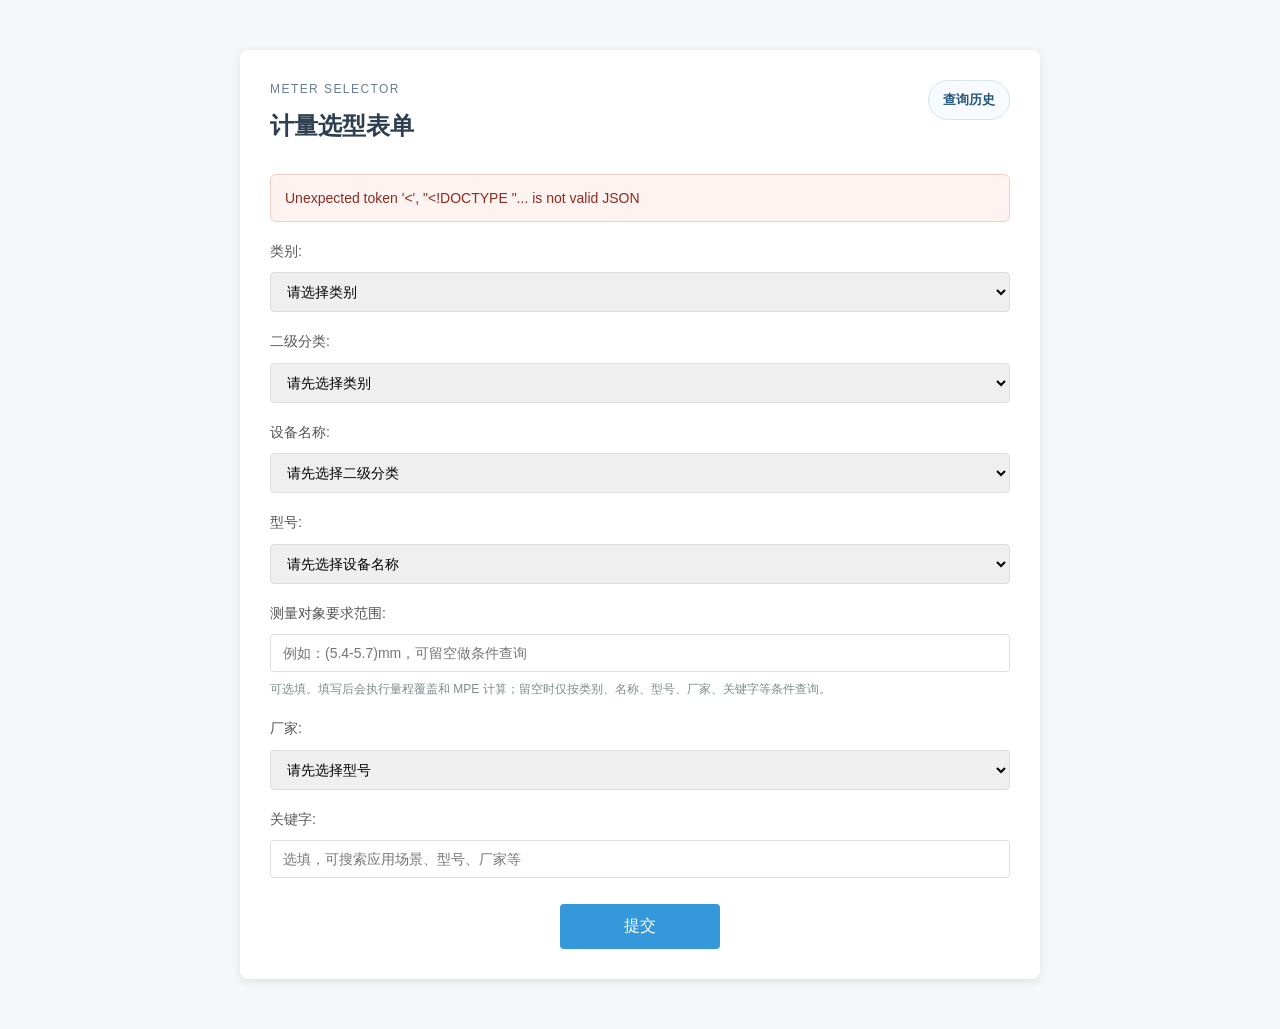
==== meter-selector/frontend/index.html @ ade1c156 "init" ====
<!DOCTYPE html>
<html lang="zh-CN">
<head>
    <meta charset="UTF-8">
    <meta name="viewport" content="width=device-width, initial-scale=1.0">
    <title>计量选型表单</title>
    <link rel="stylesheet" href="./styles.css">
</head>
<body>
    <div class="container" id="formContainer">
        <div class="page-header">
            <div>
                <p class="eyebrow">Meter Selector</p>
                <h1>计量选型表单</h1>
            </div>
            <button type="button" class="history-btn" id="openHistoryBtn">查询历史</button>
        </div>
        <div id="messageBar" class="message-bar hidden"></div>
        <form id="measurementForm">
            <div class="form-group">
                <label for="category">类别:</label>
                <select name="category" id="category">
                    <option value="">请选择类别</option>
                </select>
            </div>

            <div class="form-group">
                <label for="sub_category">二级分类:</label>
                <select name="sub_category" id="sub_category">
                    <option value="">请先选择类别</option>
                </select>
            </div>

            <div class="form-group">
                <label for="equipment_name">设备名称:</label>
                <select name="equipment_name" id="equipment_name">
                    <option value="">请先选择二级分类</option>
                </select>
            </div>

            <div class="form-group">
                <label for="model">型号:</label>
                <select name="model" id="model">
                    <option value="">请先选择设备名称</option>
                </select>
            </div>

            <div class="form-group">
                <label for="measurement_requirement">测量对象要求范围:</label>
                <input type="text" name="measurement_requirement" id="measurement_requirement" placeholder="例如：(5.4-5.7)mm，可留空做条件查询">
                <div class="form-hint">可选填。填写后会执行量程覆盖和 MPE 计算；留空时仅按类别、名称、型号、厂家、关键字等条件查询。</div>
            </div>

            <div class="form-group">
                <label for="manufacturer">厂家:</label>
                <select name="manufacturer" id="manufacturer">
                    <option value="">请先选择型号</option>
                </select>
            </div>

            <div class="form-group">
                <label for="keyword">关键字:</label>
                <input type="text" name="keyword" id="keyword" placeholder="选填，可搜索应用场景、型号、厂家等">
            </div>

            <button type="submit" class="submit-btn">提交</button>
        </form>
    </div>

    <div class="container result-container" id="resultContainer">
        <h1>选型结果</h1>
        <div id="resultsList"></div>
        <div class="action-buttons">
            <button type="button" class="history-btn secondary" id="openHistoryBtnResult">查询历史</button>
            <button class="back-btn" onclick="backToForm()">重新选择</button>
        </div>
    </div>

    <div class="history-modal hidden" id="historyModal">
        <div class="history-backdrop" id="historyBackdrop"></div>
        <div class="history-panel" role="dialog" aria-modal="true" aria-labelledby="historyTitle">
            <div class="history-panel-header">
                <div>
                    <p class="eyebrow">Recent Searches</p>
                    <h2 id="historyTitle">查询历史</h2>
                </div>
                <button type="button" class="history-close-btn" id="closeHistoryBtn">关闭</button>
            </div>
            <div class="history-panel-body" id="historyList">
                <p class="history-empty">暂无查询历史。</p>
            </div>
        </div>
    </div>

    <script src="./app.js"></script>
</body>
</html>
---- meter-selector/frontend/styles.css ----
* {
    margin: 0;
    padding: 0;
    box-sizing: border-box;
}

body {
    font-family: 'Segoe UI', Tahoma, Geneva, Verdana, sans-serif;
    background-color: #f5f7fa;
    color: #333;
    line-height: 1.6;
}

.container {
    max-width: 800px;
    margin: 50px auto;
    padding: 30px;
    background-color: #fff;
    border-radius: 8px;
    box-shadow: 0 2px 10px rgba(0, 0, 0, 0.1);
}

.result-container {
    display: none;
    max-width: 1200px;
}

h1 {
    color: #2c3e50;
    margin-bottom: 30px;
    font-size: 24px;
}

.eyebrow {
    margin-bottom: 8px;
    font-size: 12px;
    letter-spacing: 0.12em;
    text-transform: uppercase;
    color: #6b7c93;
}

.page-header {
    display: flex;
    align-items: flex-start;
    justify-content: space-between;
    gap: 16px;
    margin-bottom: 28px;
}

.page-header h1 {
    margin-bottom: 0;
    text-align: left;
}

form {
    display: flex;
    flex-direction: column;
    gap: 18px;
}

.form-group {
    display: flex;
    flex-direction: column;
    align-items: stretch;
    gap: 10px;
}

label {
    font-weight: 500;
    color: #555;
    font-size: 14px;
}

.form-hint {
    margin-top: -2px;
    color: #7f8c8d;
    font-size: 12px;
    line-height: 1.6;
}

select,
input[type="text"] {
    width: 100%;
    padding: 10px 12px;
    border: 1px solid #ddd;
    border-radius: 4px;
    font-size: 14px;
    transition: border-color 0.3s ease;
}

select:focus,
input[type="text"]:focus {
    outline: none;
    border-color: #3498db;
    box-shadow: 0 0 0 2px rgba(52, 152, 219, 0.1);
}

.submit-btn {
    width: 160px;
    margin: 8px auto 0;
    padding: 12px;
    background-color: #3498db;
    color: white;
    border: none;
    border-radius: 4px;
    font-size: 16px;
    font-weight: 500;
    cursor: pointer;
    transition: background-color 0.3s ease;
}

.submit-btn:hover {
    background-color: #2980b9;
}

.history-btn {
    padding: 10px 14px;
    border-radius: 999px;
    border: 1px solid #d7e3ef;
    background: #f7fbff;
    color: #24557a;
    font-size: 13px;
    font-weight: 600;
    cursor: pointer;
}

.history-btn.secondary {
    background: #fff;
}

.history-btn:hover {
    background: #eef6ff;
}

.message-bar {
    margin-bottom: 18px;
    padding: 12px 14px;
    border-radius: 6px;
    font-size: 14px;
}

.message-bar.info {
    background-color: #eef6ff;
    color: #24557a;
    border: 1px solid #d8e9fb;
}

.message-bar.error {
    background-color: #fff3f1;
    color: #8a2d1f;
    border: 1px solid #f0cdc7;
}

.message-bar.success {
    background-color: #effaf3;
    color: #1d6b3b;
    border: 1px solid #cfe9d7;
}

.hidden {
    display: none;
}

#resultsList {
    display: grid;
    grid-template-columns: repeat(auto-fit, minmax(340px, 1fr));
    gap: 24px;
    align-items: start;
}

.result-card {
    width: 100%;
    max-width: 560px;
    margin: 0 auto;
    background: #ffffff;
    border: 1px solid #e8edf3;
    border-radius: 14px;
    padding: 24px;
    box-shadow: 0 12px 28px rgba(31, 45, 61, 0.08);
}

.result-card.measurement-mode {
    border-color: #cfe2f7;
    box-shadow: 0 14px 30px rgba(30, 86, 144, 0.12);
}

.result-card.browse-mode {
    border-color: #e9dcc6;
    box-shadow: 0 14px 30px rgba(130, 89, 36, 0.10);
    background: linear-gradient(180deg, #fffefb 0%, #ffffff 100%);
}

.result-card h3 {
    color: #2c3e50;
    margin-bottom: 16px;
    font-size: 20px;
    border-bottom: 1px solid #e8edf3;
    padding-bottom: 12px;
}

.result-card-header {
    display: flex;
    align-items: center;
    justify-content: space-between;
    gap: 12px;
    margin-bottom: 16px;
    border-bottom: 1px solid #e8edf3;
    padding-bottom: 12px;
}

.result-card-header h3 {
    margin: 0;
    border: 0;
    padding: 0;
}

.mode-badge {
    display: inline-flex;
    align-items: center;
    justify-content: center;
    padding: 6px 10px;
    border-radius: 999px;
    font-size: 12px;
    font-weight: 700;
    white-space: nowrap;
}

.mode-badge.measurement {
    background: #ebf5ff;
    color: #0f5b9a;
}

.mode-badge.browse {
    background: #fdf1dd;
    color: #9a5b0f;
}

.result-summary {
    grid-column: 1 / -1;
    padding: 20px 22px;
    border-radius: 12px;
    background: linear-gradient(135deg, #eef6ff 0%, #f8fbff 100%);
    border: 1px solid #d8e9fb;
    color: #2c3e50;
    box-shadow: 0 8px 24px rgba(44, 62, 80, 0.08);
}

.result-summary.measurement-mode {
    background: linear-gradient(135deg, #eef6ff 0%, #f8fbff 100%);
    border-color: #d8e9fb;
}

.result-summary.browse-mode {
    background: linear-gradient(135deg, #fff7ea 0%, #fffdf8 100%);
    border-color: #f0debe;
}

.result-summary p + p {
    margin-top: 6px;
}

.summary-topline {
    display: flex;
    align-items: center;
    justify-content: space-between;
    gap: 12px;
    margin-bottom: 10px;
}

.summary-title {
    font-size: 18px;
    font-weight: 700;
    color: #243648;
}

.summary-grid {
    display: grid;
    grid-template-columns: repeat(auto-fit, minmax(220px, 1fr));
    gap: 12px;
    margin-top: 14px;
}

.summary-item {
    padding: 12px 14px;
    border-radius: 10px;
    background: rgba(255, 255, 255, 0.68);
    border: 1px solid rgba(255, 255, 255, 0.55);
}

.summary-item strong {
    display: block;
    margin-bottom: 4px;
    font-size: 12px;
    color: #6b7c93;
    text-transform: uppercase;
    letter-spacing: 0.04em;
}

.result-table {
    width: 100%;
    border-collapse: collapse;
    margin-bottom: 24px;
}

.result-table th,
.result-table td {
    padding: 12px;
    text-align: left;
    border-bottom: 1px solid #e5e7eb;
}

.result-table th {
    background-color: #f8fafc;
    font-weight: 600;
    color: #334155;
}

.application-scenario,
.image-display {
    margin-bottom: 24px;
}

.application-scenario h3,
.image-display h3 {
    color: #2c3e50;
    margin-bottom: 10px;
    font-size: 16px;
}

.image-display img {
    max-width: 100%;
    height: auto;
    display: block;
    border-radius: 10px;
    box-shadow: 0 6px 18px rgba(0, 0, 0, 0.12);
}

.action-buttons {
    display: flex;
    gap: 10px;
    justify-content: center;
    margin-top: 30px;
}

.back-btn {
    padding: 10px 20px;
    border: none;
    border-radius: 4px;
    font-size: 14px;
    font-weight: 500;
    cursor: pointer;
    background-color: #95a5a6;
    color: white;
}

.back-btn:hover {
    background-color: #7f8c8d;
}

.history-modal {
    position: fixed;
    inset: 0;
    z-index: 20;
}

.history-backdrop {
    position: absolute;
    inset: 0;
    background: rgba(15, 23, 42, 0.42);
}

.history-panel {
    position: relative;
    width: min(760px, calc(100vw - 32px));
    max-height: calc(100vh - 48px);
    margin: 24px auto;
    background: #ffffff;
    border-radius: 18px;
    border: 1px solid #dde6ef;
    box-shadow: 0 24px 80px rgba(15, 23, 42, 0.22);
    overflow: hidden;
}

.history-panel-header {
    display: flex;
    align-items: flex-start;
    justify-content: space-between;
    gap: 16px;
    padding: 22px 24px 16px;
    border-bottom: 1px solid #ebf0f5;
}

.history-panel-header h2 {
    margin: 0;
    color: #243648;
}

.history-close-btn {
    border: 0;
    background: #f3f6f9;
    color: #435466;
    border-radius: 10px;
    padding: 10px 14px;
    cursor: pointer;
}

.history-panel-body {
    padding: 18px 24px 24px;
    overflow: auto;
    max-height: calc(100vh - 170px);
}

.history-list {
    display: grid;
    gap: 14px;
}

.history-item {
    border: 1px solid #e6edf4;
    border-radius: 14px;
    padding: 16px;
    background: #fafcff;
}

.history-item-top {
    display: flex;
    align-items: center;
    justify-content: space-between;
    gap: 12px;
    margin-bottom: 10px;
}

.history-time {
    font-size: 13px;
    color: #5d7083;
}

.history-result-total {
    font-size: 12px;
    font-weight: 700;
    color: #24557a;
    background: #eef6ff;
    border-radius: 999px;
    padding: 6px 10px;
}

.history-query-lines {
    display: grid;
    gap: 6px;
    margin-bottom: 12px;
    color: #364759;
    font-size: 14px;
}

.history-actions {
    display: flex;
    justify-content: flex-end;
}

.history-apply-btn {
    border: 0;
    background: #243648;
    color: #fff;
    border-radius: 10px;
    padding: 10px 14px;
    cursor: pointer;
    font-size: 13px;
    font-weight: 600;
}

.history-empty {
    color: #6b7c93;
}

@media (max-width: 600px) {
    .container {
        margin: 20px;
        padding: 20px;
    }

    .page-header,
    .summary-topline,
    .result-card-header,
    .history-panel-header,
    .history-item-top {
        flex-direction: column;
        align-items: flex-start;
    }

    .action-buttons {
        flex-direction: column;
    }

    .submit-btn,
    .back-btn,
    .history-btn,
    .history-apply-btn,
    .history-close-btn {
        width: 100%;
    }
}
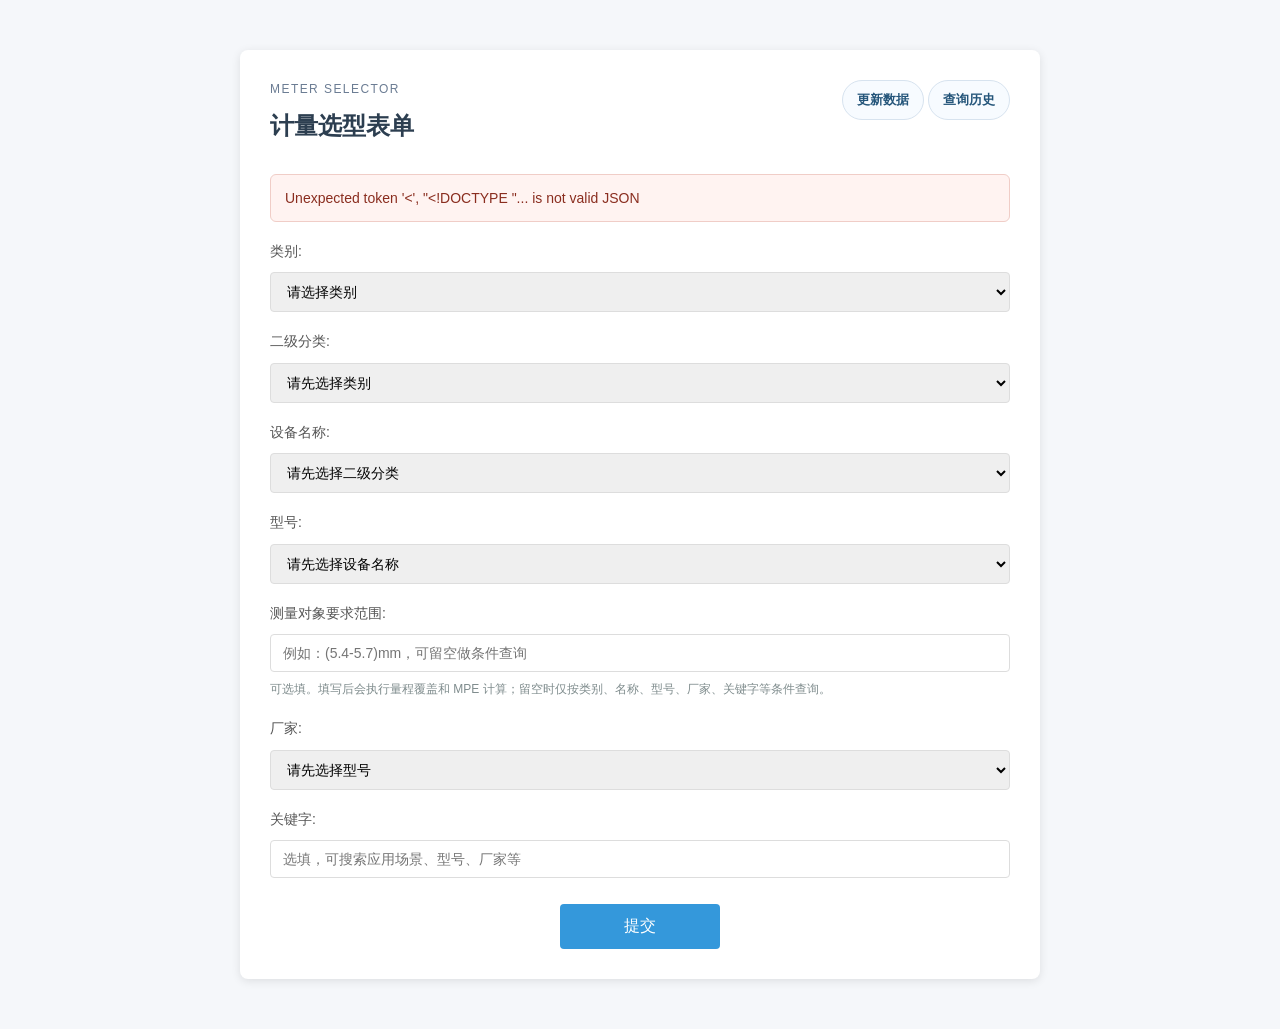
==== commit 59d5f443: "添加更新按钮版本" ====
--- a/meter-selector/frontend/index.html
+++ b/meter-selector/frontend/index.html
@@ -13,7 +13,10 @@
                 <p class="eyebrow">Meter Selector</p>
                 <h1>计量选型表单</h1>
             </div>
-            <button type="button" class="history-btn" id="openHistoryBtn">查询历史</button>
+            <div class="page-actions">
+                <button type="button" class="history-btn" id="syncDataBtn">更新数据</button>
+                <button type="button" class="history-btn" id="openHistoryBtn">查询历史</button>
+            </div>
         </div>
         <div id="messageBar" class="message-bar hidden"></div>
         <form id="measurementForm">
--- a/meter-selector/frontend/styles.css
+++ b/meter-selector/frontend/styles.css
@@ -54,8 +54,20 @@
 
 form {
     display: flex;
+
+.page-actions {
+    display: flex;
+    align-items: center;
+    gap: 10px;
+}
     flex-direction: column;
     gap: 18px;
+}
+
+.history-btn:disabled,
+.submit-btn:disabled {
+    opacity: 0.65;
+    cursor: not-allowed;
 }
 
 .form-group {
@@ -479,6 +491,7 @@
     }
 
     .page-header,
+    .page-actions,
     .summary-topline,
     .result-card-header,
     .history-panel-header,
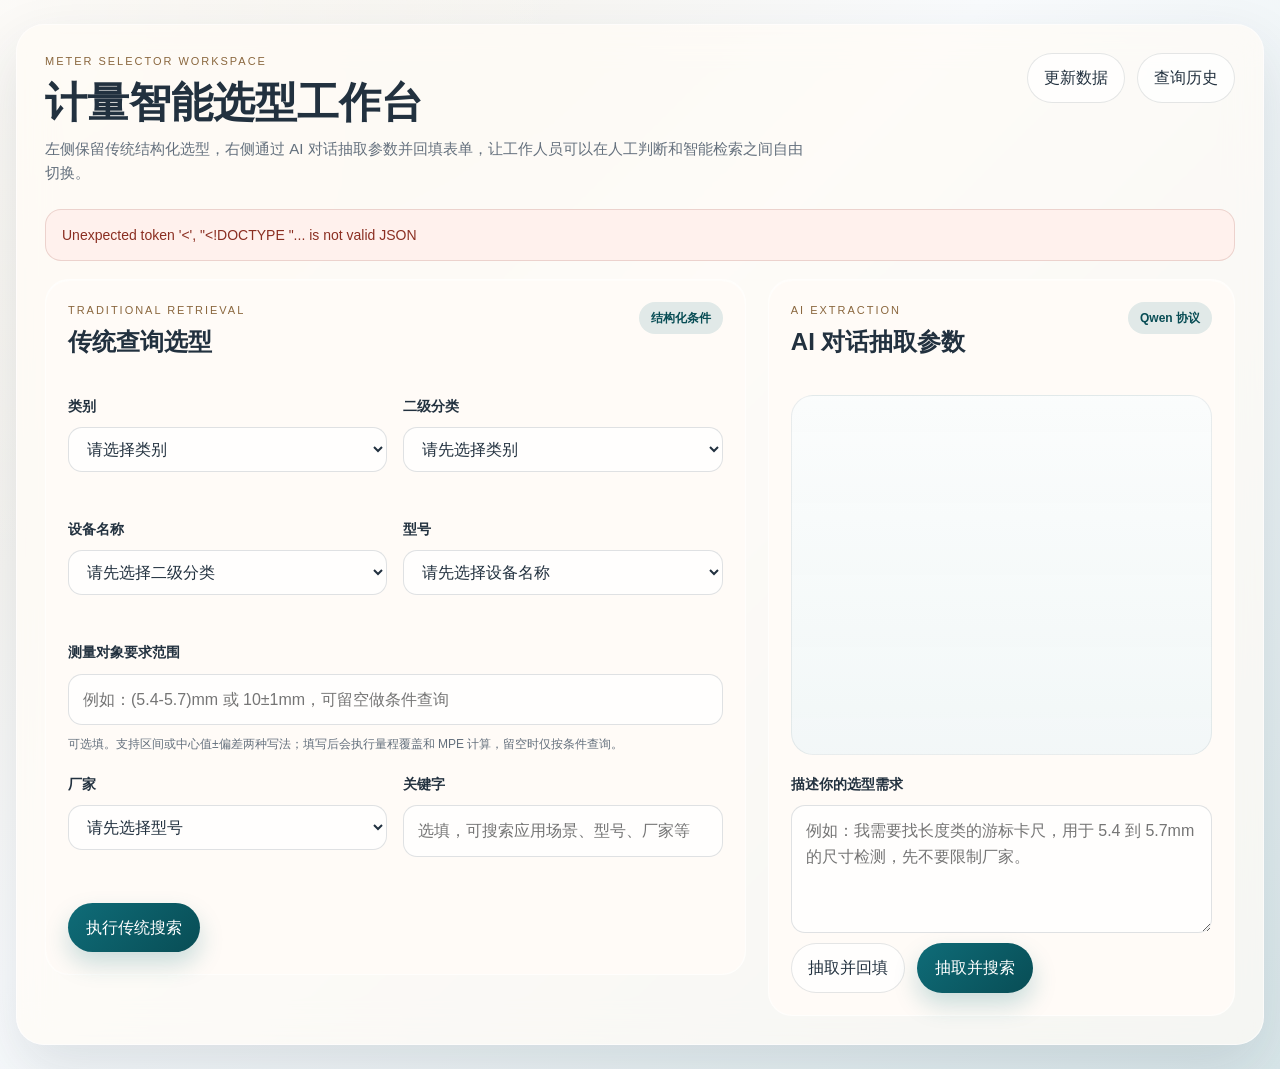
==== commit 3dbfefe5: "展示MPEV计算举例" ====
--- a/meter-selector/frontend/index.html
+++ b/meter-selector/frontend/index.html
@@ -3,80 +3,135 @@
 <head>
     <meta charset="UTF-8">
     <meta name="viewport" content="width=device-width, initial-scale=1.0">
-    <title>计量选型表单</title>
+    <title>计量智能选型工作台</title>
     <link rel="stylesheet" href="./styles.css">
 </head>
 <body>
-    <div class="container" id="formContainer">
-        <div class="page-header">
+    <div class="workspace-shell" id="formContainer">
+        <div class="workspace-hero">
             <div>
-                <p class="eyebrow">Meter Selector</p>
-                <h1>计量选型表单</h1>
+                <p class="eyebrow">Meter Selector Workspace</p>
+                <h1>计量智能选型工作台</h1>
+                <p class="hero-description">左侧保留传统结构化选型，右侧通过 AI 对话抽取参数并回填表单，让工作人员可以在人工判断和智能检索之间自由切换。</p>
             </div>
             <div class="page-actions">
-                <button type="button" class="history-btn" id="syncDataBtn">更新数据</button>
-                <button type="button" class="history-btn" id="openHistoryBtn">查询历史</button>
+                <button type="button" class="ghost-btn" id="syncDataBtn">更新数据</button>
+                <button type="button" class="ghost-btn" id="openHistoryBtn">查询历史</button>
             </div>
         </div>
+
         <div id="messageBar" class="message-bar hidden"></div>
-        <form id="measurementForm">
-            <div class="form-group">
-                <label for="category">类别:</label>
-                <select name="category" id="category">
-                    <option value="">请选择类别</option>
-                </select>
-            </div>
 
-            <div class="form-group">
-                <label for="sub_category">二级分类:</label>
-                <select name="sub_category" id="sub_category">
-                    <option value="">请先选择类别</option>
-                </select>
-            </div>
+        <div class="workspace-grid">
+            <section class="panel traditional-panel">
+                <div class="panel-header">
+                    <div>
+                        <p class="panel-eyebrow">Traditional Retrieval</p>
+                        <h2>传统查询选型</h2>
+                    </div>
+                    <span class="panel-badge">结构化条件</span>
+                </div>
 
-            <div class="form-group">
-                <label for="equipment_name">设备名称:</label>
-                <select name="equipment_name" id="equipment_name">
-                    <option value="">请先选择二级分类</option>
-                </select>
-            </div>
+                <div class="metadata-board" id="metadataBoard"></div>
 
-            <div class="form-group">
-                <label for="model">型号:</label>
-                <select name="model" id="model">
-                    <option value="">请先选择设备名称</option>
-                </select>
-            </div>
+                <form id="measurementForm" class="measurement-form">
+                    <div class="form-grid">
+                        <div class="form-group">
+                            <label for="category"><span data-field-label="category">类别</span></label>
+                            <select name="category" id="category">
+                                <option value="">请选择类别</option>
+                            </select>
+                            <div class="form-hint" data-field-hint="category"></div>
+                        </div>
 
-            <div class="form-group">
-                <label for="measurement_requirement">测量对象要求范围:</label>
-                <input type="text" name="measurement_requirement" id="measurement_requirement" placeholder="例如：(5.4-5.7)mm，可留空做条件查询">
-                <div class="form-hint">可选填。填写后会执行量程覆盖和 MPE 计算；留空时仅按类别、名称、型号、厂家、关键字等条件查询。</div>
-            </div>
+                        <div class="form-group">
+                            <label for="sub_category"><span data-field-label="sub_category">二级分类</span></label>
+                            <select name="sub_category" id="sub_category">
+                                <option value="">请先选择类别</option>
+                            </select>
+                            <div class="form-hint" data-field-hint="sub_category"></div>
+                        </div>
 
-            <div class="form-group">
-                <label for="manufacturer">厂家:</label>
-                <select name="manufacturer" id="manufacturer">
-                    <option value="">请先选择型号</option>
-                </select>
-            </div>
+                        <div class="form-group">
+                            <label for="equipment_name"><span data-field-label="equipment_name">设备名称</span></label>
+                            <select name="equipment_name" id="equipment_name">
+                                <option value="">请先选择二级分类</option>
+                            </select>
+                            <div class="form-hint" data-field-hint="equipment_name"></div>
+                        </div>
 
-            <div class="form-group">
-                <label for="keyword">关键字:</label>
-                <input type="text" name="keyword" id="keyword" placeholder="选填，可搜索应用场景、型号、厂家等">
-            </div>
+                        <div class="form-group">
+                            <label for="model"><span data-field-label="model">型号</span></label>
+                            <select name="model" id="model">
+                                <option value="">请先选择设备名称</option>
+                            </select>
+                            <div class="form-hint" data-field-hint="model"></div>
+                        </div>
 
-            <button type="submit" class="submit-btn">提交</button>
-        </form>
+                        <div class="form-group span-2">
+                            <label for="measurement_requirement"><span data-field-label="measurement_requirement">测量对象要求范围</span></label>
+                            <input type="text" name="measurement_requirement" id="measurement_requirement" placeholder="例如：(5.4-5.7)mm 或 10±1mm，可留空做条件查询">
+                            <div class="form-hint" data-field-hint="measurement_requirement">可选填。支持区间或中心值±偏差两种写法；填写后会执行量程覆盖和 MPE 计算，留空时仅按条件查询。</div>
+                        </div>
+
+                        <div class="form-group">
+                            <label for="manufacturer"><span data-field-label="manufacturer">厂家</span></label>
+                            <select name="manufacturer" id="manufacturer">
+                                <option value="">请先选择型号</option>
+                            </select>
+                            <div class="form-hint" data-field-hint="manufacturer"></div>
+                        </div>
+
+                        <div class="form-group">
+                            <label for="keyword"><span data-field-label="keyword">关键字</span></label>
+                            <input type="text" name="keyword" id="keyword" placeholder="选填，可搜索应用场景、型号、厂家等">
+                            <div class="form-hint" data-field-hint="keyword"></div>
+                        </div>
+                    </div>
+
+                    <div class="form-actions">
+                        <button type="submit" class="primary-btn">执行传统搜索</button>
+                    </div>
+                </form>
+            </section>
+
+            <aside class="panel ai-panel">
+                <div class="panel-header">
+                    <div>
+                        <p class="panel-eyebrow">AI Extraction</p>
+                        <h2>AI 对话抽取参数</h2>
+                    </div>
+                    <span class="panel-badge">Qwen 协议</span>
+                </div>
+
+                <div class="ai-summary" id="aiSummaryCards"></div>
+
+                <div class="ai-conversation" id="aiConversation"></div>
+
+                <div class="ai-composer">
+                    <label class="composer-label" for="aiPromptInput">描述你的选型需求</label>
+                    <textarea id="aiPromptInput" placeholder="例如：我需要找长度类的游标卡尺，用于 5.4 到 5.7mm 的尺寸检测，先不要限制厂家。"></textarea>
+                    <div class="ai-actions">
+                        <button type="button" class="ghost-btn" id="aiExtractBtn">抽取并回填</button>
+                        <button type="button" class="primary-btn" id="aiSearchBtn">抽取并搜索</button>
+                    </div>
+                </div>
+            </aside>
+        </div>
     </div>
 
-    <div class="container result-container" id="resultContainer">
-        <h1>选型结果</h1>
+    <div class="result-container" id="resultContainer">
+        <div class="result-page-header">
+            <div>
+                <p class="eyebrow">Selection Result</p>
+                <h1>选型结果</h1>
+            </div>
+            <div class="action-buttons">
+                <button type="button" class="ghost-btn" id="openHistoryBtnResult">查询历史</button>
+                <button class="back-btn" onclick="backToForm()">重新选择</button>
+            </div>
+        </div>
         <div id="resultsList"></div>
-        <div class="action-buttons">
-            <button type="button" class="history-btn secondary" id="openHistoryBtnResult">查询历史</button>
-            <button class="back-btn" onclick="backToForm()">重新选择</button>
-        </div>
     </div>
 
     <div class="history-modal hidden" id="historyModal">
--- a/meter-selector/frontend/styles.css
+++ b/meter-selector/frontend/styles.css
@@ -4,285 +4,424 @@
     box-sizing: border-box;
 }
 
+:root {
+    --bg-1: #f4efe5;
+    --bg-2: #d9e7ea;
+    --panel: rgba(255, 252, 248, 0.92);
+    --panel-strong: #fffdf9;
+    --ink: #22313f;
+    --muted: #64707d;
+    --line: rgba(34, 49, 63, 0.12);
+    --accent: #0f6c78;
+    --accent-strong: #084d55;
+    --warm: #b8743c;
+    --shadow: 0 24px 60px rgba(34, 49, 63, 0.12);
+}
+
 body {
-    font-family: 'Segoe UI', Tahoma, Geneva, Verdana, sans-serif;
-    background-color: #f5f7fa;
-    color: #333;
+    min-height: 100vh;
+    font-family: "Noto Sans SC", "Microsoft YaHei UI", "PingFang SC", sans-serif;
+    color: var(--ink);
     line-height: 1.6;
-}
-
-.container {
-    max-width: 800px;
-    margin: 50px auto;
-    padding: 30px;
-    background-color: #fff;
-    border-radius: 8px;
-    box-shadow: 0 2px 10px rgba(0, 0, 0, 0.1);
-}
-
+    background:
+        radial-gradient(circle at top left, rgba(255, 255, 255, 0.72), transparent 35%),
+        linear-gradient(135deg, var(--bg-1) 0%, #f9fbfd 42%, var(--bg-2) 100%);
+}
+
+button,
+input,
+select,
+textarea {
+    font: inherit;
+}
+
+.workspace-shell,
 .result-container {
-    display: none;
-    max-width: 1200px;
-}
-
-h1 {
-    color: #2c3e50;
-    margin-bottom: 30px;
-    font-size: 24px;
-}
-
-.eyebrow {
-    margin-bottom: 8px;
-    font-size: 12px;
-    letter-spacing: 0.12em;
-    text-transform: uppercase;
-    color: #6b7c93;
-}
-
-.page-header {
+    width: min(1400px, calc(100vw - 32px));
+    margin: 24px auto;
+}
+
+.workspace-shell {
+    padding: 28px;
+    border: 1px solid rgba(255, 255, 255, 0.55);
+    border-radius: 28px;
+    background: rgba(255, 251, 246, 0.72);
+    box-shadow: var(--shadow);
+    backdrop-filter: blur(18px);
+}
+
+.workspace-hero,
+.panel-header,
+.summary-topline,
+.result-card-header,
+.history-panel-header,
+.history-item-top,
+.result-page-header {
     display: flex;
     align-items: flex-start;
     justify-content: space-between;
     gap: 16px;
-    margin-bottom: 28px;
-}
-
-.page-header h1 {
-    margin-bottom: 0;
-    text-align: left;
-}
-
-form {
+}
+
+.workspace-hero {
+    margin-bottom: 24px;
+}
+
+.hero-description {
+    max-width: 760px;
+    margin-top: 10px;
+    color: var(--muted);
+    font-size: 15px;
+}
+
+.eyebrow,
+.panel-eyebrow {
+    margin-bottom: 8px;
+    color: #8a673e;
+    font-size: 11px;
+    letter-spacing: 0.18em;
+    text-transform: uppercase;
+}
+
+h1 {
+    font-size: clamp(30px, 4vw, 42px);
+    line-height: 1.15;
+}
+
+h2 {
+    font-size: 24px;
+    line-height: 1.2;
+}
+
+.page-actions,
+.ai-actions,
+.form-actions,
+.action-buttons {
     display: flex;
-
-.page-actions {
-    display: flex;
-    align-items: center;
-    gap: 10px;
-}
-    flex-direction: column;
-    gap: 18px;
-}
-
-.history-btn:disabled,
-.submit-btn:disabled {
-    opacity: 0.65;
+    gap: 12px;
+    flex-wrap: wrap;
+}
+
+.primary-btn,
+.ghost-btn,
+.back-btn,
+.history-close-btn,
+.history-apply-btn {
+    border: 0;
+    border-radius: 999px;
+    cursor: pointer;
+    transition: transform 0.18s ease, box-shadow 0.18s ease, background-color 0.18s ease;
+}
+
+.primary-btn,
+.back-btn,
+.history-apply-btn {
+    padding: 12px 18px;
+    background: linear-gradient(135deg, var(--accent) 0%, var(--accent-strong) 100%);
+    color: #fff;
+    box-shadow: 0 12px 24px rgba(15, 108, 120, 0.22);
+}
+
+.ghost-btn,
+.history-close-btn {
+    padding: 11px 16px;
+    background: rgba(255, 255, 255, 0.72);
+    border: 1px solid var(--line);
+    color: var(--ink);
+}
+
+.primary-btn:hover,
+.ghost-btn:hover,
+.back-btn:hover,
+.history-close-btn:hover,
+.history-apply-btn:hover {
+    transform: translateY(-1px);
+}
+
+.primary-btn:disabled,
+.ghost-btn:disabled {
+    opacity: 0.6;
     cursor: not-allowed;
-}
-
-.form-group {
-    display: flex;
-    flex-direction: column;
-    align-items: stretch;
-    gap: 10px;
-}
-
-label {
-    font-weight: 500;
-    color: #555;
-    font-size: 14px;
-}
-
-.form-hint {
-    margin-top: -2px;
-    color: #7f8c8d;
-    font-size: 12px;
-    line-height: 1.6;
-}
-
-select,
-input[type="text"] {
-    width: 100%;
-    padding: 10px 12px;
-    border: 1px solid #ddd;
-    border-radius: 4px;
-    font-size: 14px;
-    transition: border-color 0.3s ease;
-}
-
-select:focus,
-input[type="text"]:focus {
-    outline: none;
-    border-color: #3498db;
-    box-shadow: 0 0 0 2px rgba(52, 152, 219, 0.1);
-}
-
-.submit-btn {
-    width: 160px;
-    margin: 8px auto 0;
-    padding: 12px;
-    background-color: #3498db;
-    color: white;
-    border: none;
-    border-radius: 4px;
-    font-size: 16px;
-    font-weight: 500;
-    cursor: pointer;
-    transition: background-color 0.3s ease;
-}
-
-.submit-btn:hover {
-    background-color: #2980b9;
-}
-
-.history-btn {
-    padding: 10px 14px;
-    border-radius: 999px;
-    border: 1px solid #d7e3ef;
-    background: #f7fbff;
-    color: #24557a;
-    font-size: 13px;
-    font-weight: 600;
-    cursor: pointer;
-}
-
-.history-btn.secondary {
-    background: #fff;
-}
-
-.history-btn:hover {
-    background: #eef6ff;
-}
-
-.message-bar {
-    margin-bottom: 18px;
-    padding: 12px 14px;
-    border-radius: 6px;
-    font-size: 14px;
-}
-
-.message-bar.info {
-    background-color: #eef6ff;
-    color: #24557a;
-    border: 1px solid #d8e9fb;
-}
-
-.message-bar.error {
-    background-color: #fff3f1;
-    color: #8a2d1f;
-    border: 1px solid #f0cdc7;
-}
-
-.message-bar.success {
-    background-color: #effaf3;
-    color: #1d6b3b;
-    border: 1px solid #cfe9d7;
-}
-
-.hidden {
-    display: none;
-}
-
-#resultsList {
-    display: grid;
-    grid-template-columns: repeat(auto-fit, minmax(340px, 1fr));
-    gap: 24px;
-    align-items: start;
-}
-
-.result-card {
-    width: 100%;
-    max-width: 560px;
-    margin: 0 auto;
-    background: #ffffff;
-    border: 1px solid #e8edf3;
-    border-radius: 14px;
-    padding: 24px;
-    box-shadow: 0 12px 28px rgba(31, 45, 61, 0.08);
-}
-
-.result-card.measurement-mode {
-    border-color: #cfe2f7;
-    box-shadow: 0 14px 30px rgba(30, 86, 144, 0.12);
-}
-
-.result-card.browse-mode {
-    border-color: #e9dcc6;
-    box-shadow: 0 14px 30px rgba(130, 89, 36, 0.10);
-    background: linear-gradient(180deg, #fffefb 0%, #ffffff 100%);
-}
-
-.result-card h3 {
-    color: #2c3e50;
-    margin-bottom: 16px;
-    font-size: 20px;
-    border-bottom: 1px solid #e8edf3;
-    padding-bottom: 12px;
-}
-
-.result-card-header {
-    display: flex;
-    align-items: center;
-    justify-content: space-between;
-    gap: 12px;
-    margin-bottom: 16px;
-    border-bottom: 1px solid #e8edf3;
-    padding-bottom: 12px;
-}
-
-.result-card-header h3 {
-    margin: 0;
-    border: 0;
-    padding: 0;
-}
-
+    transform: none;
+    box-shadow: none;
+}
+
+.panel-badge,
 .mode-badge {
     display: inline-flex;
     align-items: center;
     justify-content: center;
-    padding: 6px 10px;
+    min-height: 32px;
+    padding: 0 12px;
     border-radius: 999px;
     font-size: 12px;
     font-weight: 700;
     white-space: nowrap;
 }
 
+.panel-badge,
 .mode-badge.measurement {
-    background: #ebf5ff;
-    color: #0f5b9a;
+    background: rgba(15, 108, 120, 0.12);
+    color: var(--accent-strong);
 }
 
 .mode-badge.browse {
-    background: #fdf1dd;
-    color: #9a5b0f;
+    background: rgba(184, 116, 60, 0.14);
+    color: #90541f;
+}
+
+.message-bar {
+    margin-bottom: 18px;
+    padding: 14px 16px;
+    border-radius: 16px;
+    font-size: 14px;
+    border: 1px solid transparent;
+}
+
+.message-bar.info {
+    background: rgba(234, 248, 250, 0.92);
+    color: #0d5861;
+    border-color: rgba(15, 108, 120, 0.14);
+}
+
+.message-bar.error {
+    background: rgba(255, 241, 237, 0.92);
+    color: #8b2f22;
+    border-color: rgba(139, 47, 34, 0.16);
+}
+
+.message-bar.success {
+    background: rgba(240, 251, 244, 0.92);
+    color: #176640;
+    border-color: rgba(23, 102, 64, 0.14);
+}
+
+.hidden {
+    display: none;
+}
+
+.workspace-grid {
+    display: grid;
+    grid-template-columns: minmax(0, 1.2fr) minmax(360px, 0.8fr);
+    gap: 22px;
+    align-items: start;
+}
+
+.panel {
+    padding: 22px;
+    border-radius: 24px;
+    background: var(--panel);
+    border: 1px solid rgba(255, 255, 255, 0.65);
+    box-shadow: inset 0 1px 0 rgba(255, 255, 255, 0.55);
+}
+
+.metadata-board,
+.ai-summary {
+    display: grid;
+    gap: 14px;
+    margin-top: 18px;
+    margin-bottom: 20px;
+}
+
+.metadata-board {
+    grid-template-columns: repeat(auto-fit, minmax(180px, 1fr));
+}
+
+.metadata-card,
+.summary-card {
+    padding: 16px;
+    border-radius: 18px;
+    background: var(--panel-strong);
+    border: 1px solid rgba(34, 49, 63, 0.08);
+}
+
+.metadata-card h3,
+.summary-card strong {
+    display: block;
+    margin-bottom: 8px;
+    font-size: 15px;
+}
+
+.metadata-card p,
+.summary-card p,
+.summary-card span {
+    color: var(--muted);
+    font-size: 13px;
+}
+
+.metadata-field-list,
+.summary-chip-list,
+.assistant-notes,
+.assistant-follow-ups {
+    display: flex;
+    flex-wrap: wrap;
+    gap: 8px;
+    margin-top: 10px;
+}
+
+.metadata-field,
+.summary-chip {
+    padding: 6px 10px;
+    border-radius: 999px;
+    background: rgba(15, 108, 120, 0.08);
+    color: var(--accent-strong);
+    font-size: 12px;
+    font-weight: 600;
+}
+
+.measurement-form {
+    display: grid;
+    gap: 18px;
+}
+
+.form-grid {
+    display: grid;
+    grid-template-columns: repeat(2, minmax(0, 1fr));
+    gap: 18px 16px;
+}
+
+.span-2 {
+    grid-column: span 2;
+}
+
+.form-group {
+    display: flex;
+    flex-direction: column;
+    gap: 10px;
+}
+
+label,
+.composer-label {
+    font-size: 14px;
+    font-weight: 700;
+}
+
+.form-hint {
+    min-height: 18px;
+    color: var(--muted);
+    font-size: 12px;
+}
+
+select,
+input[type="text"],
+textarea {
+    width: 100%;
+    padding: 12px 14px;
+    border-radius: 14px;
+    border: 1px solid rgba(34, 49, 63, 0.14);
+    background: rgba(255, 255, 255, 0.85);
+    color: var(--ink);
+}
+
+select:focus,
+input[type="text"]:focus,
+textarea:focus {
+    outline: none;
+    border-color: rgba(15, 108, 120, 0.48);
+    box-shadow: 0 0 0 4px rgba(15, 108, 120, 0.08);
+}
+
+.form-actions {
+    justify-content: flex-start;
+}
+
+.ai-conversation {
+    min-height: 360px;
+    max-height: 520px;
+    padding: 16px;
+    overflow: auto;
+    border-radius: 22px;
+    background: linear-gradient(180deg, rgba(250, 252, 253, 0.92) 0%, rgba(241, 247, 248, 0.9) 100%);
+    border: 1px solid rgba(34, 49, 63, 0.08);
+}
+
+.ai-message {
+    max-width: 92%;
+    margin-bottom: 14px;
+    padding: 14px 16px;
+    border-radius: 18px;
+    box-shadow: 0 10px 24px rgba(34, 49, 63, 0.08);
+}
+
+.ai-message.user {
+    margin-left: auto;
+    background: linear-gradient(135deg, var(--accent) 0%, #118392 100%);
+    color: #fff;
+    border-bottom-right-radius: 6px;
+}
+
+.ai-message.assistant {
+    background: #fffdf8;
+    border: 1px solid rgba(34, 49, 63, 0.08);
+    border-bottom-left-radius: 6px;
+}
+
+.ai-message-title {
+    margin-bottom: 8px;
+    font-size: 12px;
+    font-weight: 700;
+    letter-spacing: 0.08em;
+    text-transform: uppercase;
+}
+
+.assistant-section {
+    margin-top: 12px;
+}
+
+.assistant-section strong {
+    display: block;
+    margin-bottom: 6px;
+    font-size: 13px;
+}
+
+.assistant-list {
+    display: grid;
+    gap: 6px;
+    color: var(--muted);
+    font-size: 13px;
+}
+
+.ai-composer {
+    margin-top: 18px;
+    display: grid;
+    gap: 10px;
+}
+
+textarea {
+    min-height: 128px;
+    resize: vertical;
+}
+
+.result-container {
+    display: none;
+    padding: 28px;
+    border-radius: 28px;
+    background: rgba(255, 252, 248, 0.88);
+    box-shadow: var(--shadow);
+}
+
+#resultsList {
+    display: grid;
+    grid-template-columns: repeat(auto-fit, minmax(340px, 1fr));
+    gap: 24px;
+    align-items: start;
 }
 
 .result-summary {
     grid-column: 1 / -1;
-    padding: 20px 22px;
-    border-radius: 12px;
-    background: linear-gradient(135deg, #eef6ff 0%, #f8fbff 100%);
-    border: 1px solid #d8e9fb;
-    color: #2c3e50;
-    box-shadow: 0 8px 24px rgba(44, 62, 80, 0.08);
-}
-
-.result-summary.measurement-mode {
-    background: linear-gradient(135deg, #eef6ff 0%, #f8fbff 100%);
-    border-color: #d8e9fb;
+    padding: 22px;
+    border-radius: 22px;
+    border: 1px solid rgba(34, 49, 63, 0.08);
+    background: linear-gradient(135deg, rgba(235, 247, 249, 0.98) 0%, rgba(255, 252, 247, 0.96) 100%);
 }
 
 .result-summary.browse-mode {
-    background: linear-gradient(135deg, #fff7ea 0%, #fffdf8 100%);
-    border-color: #f0debe;
-}
-
-.result-summary p + p {
-    margin-top: 6px;
-}
-
-.summary-topline {
-    display: flex;
-    align-items: center;
-    justify-content: space-between;
-    gap: 12px;
-    margin-bottom: 10px;
+    background: linear-gradient(135deg, rgba(255, 246, 232, 0.98) 0%, rgba(255, 252, 247, 0.96) 100%);
 }
 
 .summary-title {
-    font-size: 18px;
-    font-weight: 700;
-    color: #243648;
+    font-size: 20px;
+    font-weight: 800;
 }
 
 .summary-grid {
@@ -293,80 +432,77 @@
 }
 
 .summary-item {
-    padding: 12px 14px;
-    border-radius: 10px;
+    padding: 14px;
+    border-radius: 16px;
     background: rgba(255, 255, 255, 0.68);
-    border: 1px solid rgba(255, 255, 255, 0.55);
+    border: 1px solid rgba(255, 255, 255, 0.7);
 }
 
 .summary-item strong {
     display: block;
-    margin-bottom: 4px;
+    margin-bottom: 6px;
+    color: var(--muted);
     font-size: 12px;
-    color: #6b7c93;
     text-transform: uppercase;
-    letter-spacing: 0.04em;
+    letter-spacing: 0.05em;
+}
+
+.result-card {
+    width: 100%;
+    background: #ffffff;
+    border: 1px solid rgba(34, 49, 63, 0.08);
+    border-radius: 22px;
+    padding: 22px;
+    box-shadow: 0 16px 34px rgba(34, 49, 63, 0.08);
+}
+
+.result-card.measurement-mode {
+    border-color: rgba(15, 108, 120, 0.18);
+}
+
+.result-card.browse-mode {
+    border-color: rgba(184, 116, 60, 0.18);
+    background: linear-gradient(180deg, #fffdfa 0%, #ffffff 100%);
+}
+
+.result-card h3 {
+    margin: 0;
+    font-size: 20px;
 }
 
 .result-table {
     width: 100%;
+    margin: 18px 0 22px;
     border-collapse: collapse;
-    margin-bottom: 24px;
 }
 
 .result-table th,
 .result-table td {
     padding: 12px;
     text-align: left;
-    border-bottom: 1px solid #e5e7eb;
+    border-bottom: 1px solid rgba(34, 49, 63, 0.08);
+    vertical-align: top;
 }
 
 .result-table th {
-    background-color: #f8fafc;
-    font-weight: 600;
-    color: #334155;
+    background: rgba(244, 247, 248, 0.96);
 }
 
 .application-scenario,
 .image-display {
-    margin-bottom: 24px;
+    margin-top: 18px;
 }
 
 .application-scenario h3,
 .image-display h3 {
-    color: #2c3e50;
     margin-bottom: 10px;
     font-size: 16px;
 }
 
 .image-display img {
     max-width: 100%;
-    height: auto;
     display: block;
-    border-radius: 10px;
-    box-shadow: 0 6px 18px rgba(0, 0, 0, 0.12);
-}
-
-.action-buttons {
-    display: flex;
-    gap: 10px;
-    justify-content: center;
-    margin-top: 30px;
-}
-
-.back-btn {
-    padding: 10px 20px;
-    border: none;
-    border-radius: 4px;
-    font-size: 14px;
-    font-weight: 500;
-    cursor: pointer;
-    background-color: #95a5a6;
-    color: white;
-}
-
-.back-btn:hover {
-    background-color: #7f8c8d;
+    border-radius: 16px;
 }
 
 .history-modal {
@@ -378,7 +514,7 @@
 .history-backdrop {
     position: absolute;
     inset: 0;
-    background: rgba(15, 23, 42, 0.42);
+    background: rgba(17, 25, 33, 0.45);
 }
 
 .history-panel {
@@ -387,39 +523,20 @@
     max-height: calc(100vh - 48px);
     margin: 24px auto;
     background: #ffffff;
-    border-radius: 18px;
-    border: 1px solid #dde6ef;
-    box-shadow: 0 24px 80px rgba(15, 23, 42, 0.22);
+    border-radius: 24px;
     overflow: hidden;
+    box-shadow: 0 24px 80px rgba(17, 25, 33, 0.28);
 }
 
 .history-panel-header {
-    display: flex;
-    align-items: flex-start;
-    justify-content: space-between;
-    gap: 16px;
-    padding: 22px 24px 16px;
-    border-bottom: 1px solid #ebf0f5;
-}
-
-.history-panel-header h2 {
-    margin: 0;
-    color: #243648;
-}
-
-.history-close-btn {
-    border: 0;
-    background: #f3f6f9;
-    color: #435466;
-    border-radius: 10px;
-    padding: 10px 14px;
-    cursor: pointer;
+    padding: 24px 24px 18px;
+    border-bottom: 1px solid rgba(34, 49, 63, 0.08);
 }
 
 .history-panel-body {
+    max-height: calc(100vh - 170px);
     padding: 18px 24px 24px;
     overflow: auto;
-    max-height: calc(100vh - 170px);
 }
 
 .history-list {
@@ -428,40 +545,26 @@
 }
 
 .history-item {
-    border: 1px solid #e6edf4;
-    border-radius: 14px;
     padding: 16px;
-    background: #fafcff;
-}
-
-.history-item-top {
-    display: flex;
-    align-items: center;
-    justify-content: space-between;
-    gap: 12px;
-    margin-bottom: 10px;
-}
-
-.history-time {
-    font-size: 13px;
-    color: #5d7083;
+    border-radius: 18px;
+    background: #fafcfd;
+    border: 1px solid rgba(34, 49, 63, 0.08);
 }
 
 .history-result-total {
+    padding: 6px 10px;
+    border-radius: 999px;
+    background: rgba(15, 108, 120, 0.1);
+    color: var(--accent-strong);
     font-size: 12px;
     font-weight: 700;
-    color: #24557a;
-    background: #eef6ff;
-    border-radius: 999px;
-    padding: 6px 10px;
 }
 
 .history-query-lines {
     display: grid;
     gap: 6px;
     margin-bottom: 12px;
-    color: #364759;
-    font-size: 14px;
+    color: var(--muted);
 }
 
 .history-actions {
@@ -469,29 +572,32 @@
     justify-content: flex-end;
 }
 
-.history-apply-btn {
-    border: 0;
-    background: #243648;
-    color: #fff;
-    border-radius: 10px;
-    padding: 10px 14px;
-    cursor: pointer;
-    font-size: 13px;
-    font-weight: 600;
-}
-
 .history-empty {
-    color: #6b7c93;
-}
-
-@media (max-width: 600px) {
-    .container {
-        margin: 20px;
-        padding: 20px;
-    }
-
-    .page-header,
-    .page-actions,
+    color: var(--muted);
+}
+
+@media (max-width: 1080px) {
+    .workspace-grid {
+        grid-template-columns: 1fr;
+    }
+
+    .ai-conversation {
+        max-height: 420px;
+    }
+}
+
+@media (max-width: 720px) {
+    .workspace-shell,
+    .result-container {
+        width: calc(100vw - 20px);
+        margin: 10px auto;
+        padding: 18px;
+        border-radius: 22px;
+    }
+
+    .workspace-hero,
+    .panel-header,
+    .result-page-header,
     .summary-topline,
     .result-card-header,
     .history-panel-header,
@@ -500,6 +606,31 @@
         align-items: flex-start;
     }
 
+    .form-grid {
+        grid-template-columns: 1fr;
+    }
+
+    .span-2 {
+        grid-column: span 1;
+    }
+
+    .page-actions,
+    .ai-actions,
+    .action-buttons {
+        width: 100%;
+    }
+
+    .page-actions > *,
+    .ai-actions > *,
+    .action-buttons > * {
+        flex: 1 1 auto;
+        justify-content: center;
+    }
+
+    .ai-message {
+        max-width: 100%;
+    }
+
     .action-buttons {
         flex-direction: column;
     }
